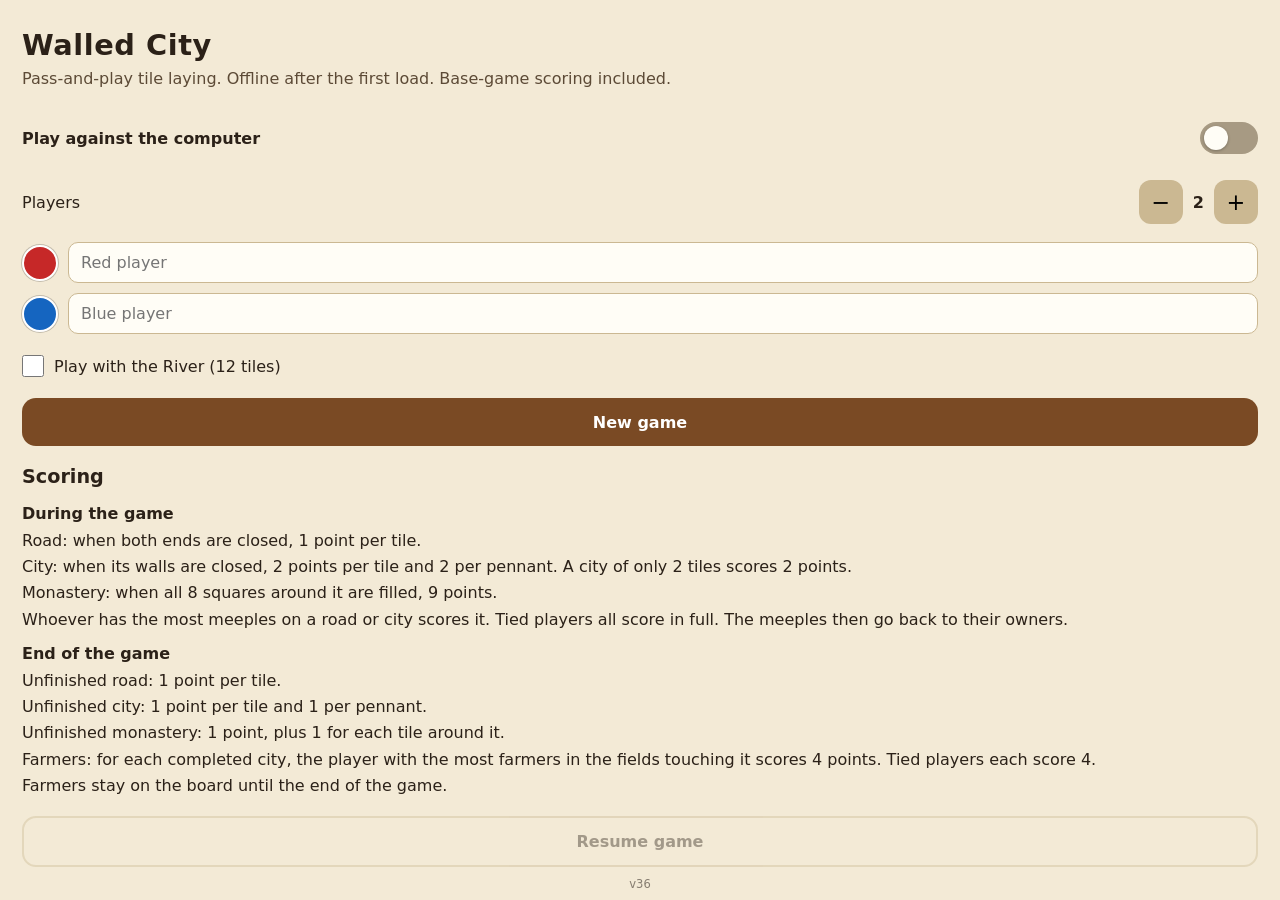
==== index.html @ 70df87a1 "tested bots" ====
<!DOCTYPE html>
<html lang="en">
<head>
  <meta charset="utf-8">
  <meta name="viewport" content="width=device-width, initial-scale=1, maximum-scale=1, user-scalable=no, viewport-fit=cover">
  <meta name="apple-mobile-web-app-capable" content="yes">
  <meta name="mobile-web-app-capable" content="yes">
  <meta name="apple-mobile-web-app-status-bar-style" content="black-translucent">
  <meta name="theme-color" content="#3e3226">
  <title>Walled City</title>
  <link rel="manifest" href="./manifest.json">
  <link rel="icon" href="./icon-192.png">
  <link rel="apple-touch-icon" href="./icon-192.png">
  <link rel="stylesheet" href="./styles.css">
</head>
<body>
  <div id="start-screen" class="screen active">
    <div class="hero">
      <h1>Walled City</h1>
      <p>Pass-and-play tile laying. Offline after the first load. Base-game scoring included.</p>
    </div>
    <div class="stack">
      <label class="setup-toggle" for="computer-mode-toggle">
        <span>Play against the computer</span>
        <span class="switch">
          <input type="checkbox" id="computer-mode-toggle" role="switch">
          <span class="switch-track" aria-hidden="true"></span>
        </span>
      </label>
      <label class="row" id="human-count-row">Players
        <span class="stepper">
          <button type="button" id="p-minus">−</button>
          <strong id="p-count">2</strong>
          <button type="button" id="p-plus">+</button>
        </span>
      </label>
      <div id="player-fields" class="players"></div>
      <section id="computer-opponents" class="opponents" hidden>
        <h2>Computer opponents</h2>
        <div id="computer-opponent-buttons" class="opponent-buttons"></div>
      </section>
      <label class="river-option">
        <input type="checkbox" id="river-option">
        <span>Play with the River (12 tiles)</span>
      </label>
      <button type="button" class="btn" id="btn-new">New game</button>
      <section class="scoring-rules" aria-labelledby="scoring-title">
        <h2 id="scoring-title">Scoring</h2>
        <h3>During the game</h3>
        <p>Road: when both ends are closed, 1 point per tile.</p>
        <p>City: when its walls are closed, 2 points per tile and 2 per pennant. A city of only <span id="small-city-tile-limit"></span> tiles scores <span id="small-city-points"></span> points.</p>
        <p>Monastery: when all 8 squares around it are filled, 9 points.</p>
        <p>Whoever has the most meeples on a road or city scores it. Tied players all score in full. The meeples then go back to their owners.</p>
        <h3>End of the game</h3>
        <p>Unfinished road: 1 point per tile.</p>
        <p>Unfinished city: 1 point per tile and 1 per pennant.</p>
        <p>Unfinished monastery: 1 point, plus 1 for each tile around it.</p>
        <p>Farmers: for each completed city, the player with the most farmers in the fields touching it scores <span id="farmer-points"></span> points. Tied players each score <span id="farmer-tied-points"></span>.</p>
        <p>Farmers stay on the board until the end of the game.</p>
        <p id="river-scoring-rule" hidden>River: the river never scores. Meeples can't stand on the river, but can go on everything else on a river tile.</p>
      </section>
      <button type="button" class="btn ghost" id="btn-resume" disabled>Resume game</button>
      <small id="app-version" class="app-version">v36</small>
    </div>
  </div>

  <div id="handoff-screen" class="screen">
    <button type="button" class="home-button handoff-home" id="btn-home-handoff">⌂ <span>Home</span></button>
    <div class="handoff" id="handoff-tap">
      <div id="handoff-dot" class="dot"></div>
      <h2 id="handoff-title">Your turn</h2>
      <p>Tap when you have the phone. The next tile stays hidden until then.</p>
      <section class="score-panel">
        <h3>Scores</h3>
        <div id="handoff-scoreboard" class="scoreboard"></div>
      </section>
      <section class="turn-log">
        <h3>Last turn</h3>
        <div id="handoff-log" aria-live="polite"></div>
      </section>
      <button type="button" class="btn ghost" id="btn-handoff-undo" hidden>Undo last turn</button>
    </div>
  </div>

  <div id="play-screen" class="screen">
    <div class="board-wrap">
      <canvas id="board"></canvas>
      <div class="zoom-btns">
        <button type="button" id="zoom-in">+</button>
        <button type="button" id="zoom-out">−</button>
        <button type="button" id="zoom-fit">⌂</button>
      </div>
    </div>
    <div class="hud">
      <div class="hud-top">
        <div id="turn-label"></div>
        <div class="hud-top-actions">
          <div id="tiles-left"></div>
          <button type="button" class="home-button" id="btn-home">⌂ <span>Home</span></button>
        </div>
      </div>
      <div id="play-scoreboard" class="scoreboard compact"></div>
      <div class="meeple-row" id="meeple-row"></div>
      <div class="hint" id="hint"></div>
      <div class="controls">
        <canvas id="preview" width="144" height="144"></canvas>
        <button type="button" class="btn warn" id="btn-rotate">Rotate</button>
        <button type="button" class="btn ghost" id="btn-undo">Undo</button>
      </div>
      <button type="button" class="btn ok" id="btn-confirm" disabled>Confirm</button>
      <button type="button" class="btn ghost" id="btn-back-results" hidden>Back to results</button>
    </div>
  </div>

  <div id="end-screen" class="screen">
    <div class="banner">
      <h1>No tiles left</h1>
      <p id="end-summary"></p>
    </div>
    <section class="score-panel end-scores">
      <h2>Final scores</h2>
      <p class="score-note">Roads, cities, monasteries, and farms show end-game points. Total includes points scored during play.</p>
      <div id="end-scoreboard" class="scoreboard"></div>
    </section>
    <section class="turn-log end-log">
      <h3>Final scoring</h3>
      <div id="end-log" aria-live="polite"></div>
    </section>
    <div class="stack">
      <button type="button" class="btn ghost" id="btn-end-undo" hidden>Undo last turn</button>
      <button type="button" class="btn" id="btn-view-board">View board</button>
      <button type="button" class="btn ghost" id="btn-home-end">⌂ Home</button>
    </div>
  </div>

  <dialog id="new-game-dialog" class="confirm-dialog" aria-labelledby="new-game-title">
    <h2 id="new-game-title">Start a new game?</h2>
    <p>Your saved game will be lost.</p>
    <div class="dialog-actions">
      <button type="button" class="btn ghost" id="btn-new-cancel">Cancel</button>
      <button type="button" class="btn" id="btn-new-start">Start</button>
    </div>
  </dialog>

  <button type="button" id="update-notice" class="update-notice" hidden>
    New version, tap to reload
  </button>
  <script src="./tiles.js"></script>
  <script src="./game.js"></script>
  <script src="./bot.js"></script>
  <script src="./render.js"></script>
  <script src="./app.js"></script>
</body>
</html>
---- styles.css ----
/*
 * styles.css — Phone portrait layout, big tap targets, no external fonts.
 */

:root {
  --ink: #2b2118;
  --paper: #f3ead6;
  --panel: #efe4c9;
  --line: #cbb892;
  --accent: #7a4a24;
  --ok: #2e7d32;
  --danger: #b71c1c;
}

* { box-sizing: border-box; -webkit-tap-highlight-color: transparent; }

html, body {
  margin: 0;
  padding: 0;
  height: 100%;
  background: #3e3226;
  color: var(--ink);
  font-family: system-ui, -apple-system, Segoe UI, sans-serif;
  user-select: none;
  overflow: hidden;
}

button, input { font: inherit; }

.screen {
  display: none;
  flex-direction: column;
  height: 100%;
  height: 100dvh;
  background: var(--paper);
}

.screen.active { display: flex; }

#start-screen { overflow-y: auto; }

.hero {
  padding: 28px 22px 12px;
}

.hero h1 {
  margin: 0 0 6px;
  font-size: 1.8rem;
  letter-spacing: 0.02em;
}

.hero p {
  margin: 0;
  color: #5c4a36;
  line-height: 1.4;
}

.stack {
  padding: 12px 22px 24px;
  display: flex;
  flex-direction: column;
  gap: 10px;
}

.scoring-rules {
  padding: 4px 0;
  line-height: 1.4;
}

.scoring-rules h2 {
  margin: 4px 0 8px;
  font-size: 1.2rem;
}

.scoring-rules h3 {
  margin: 12px 0 4px;
  font-size: 1rem;
}

.scoring-rules p {
  margin: 4px 0;
}

.btn {
  appearance: none;
  border: 0;
  border-radius: 14px;
  padding: 14px 16px;
  min-height: 48px;
  background: var(--accent);
  color: #fff;
  font-weight: 650;
}

.btn:disabled { opacity: 0.4; }

.btn.ghost {
  background: transparent;
  color: var(--ink);
  border: 2px solid var(--line);
}

.btn.ok { background: var(--ok); }
.btn.warn { background: #6d5a3c; }

label.row {
  display: flex;
  align-items: center;
  justify-content: space-between;
  gap: 12px;
  padding: 8px 0;
}

label.row[hidden] { display: none; }

input[type="text"] {
  width: 100%;
  padding: 10px 12px;
  border-radius: 10px;
  border: 1px solid var(--line);
  background: #fffdf6;
}

.stepper {
  display: flex;
  align-items: center;
  gap: 10px;
}

.stepper button {
  width: 44px;
  height: 44px;
  border-radius: 12px;
  border: 0;
  background: var(--line);
  font-size: 1.4rem;
}

.players { display: flex; flex-direction: column; gap: 10px; }

.setup-toggle {
  display: flex;
  min-height: 48px;
  align-items: center;
  justify-content: space-between;
  gap: 12px;
  padding: 2px 0;
  font-weight: 650;
}

.switch {
  position: relative;
  display: inline-flex;
  width: 58px;
  height: 44px;
  flex: 0 0 auto;
  align-items: center;
}

.switch input {
  position: absolute;
  z-index: 1;
  inset: 0;
  width: 100%;
  height: 100%;
  margin: 0;
  opacity: 0;
  cursor: pointer;
}

.switch-track {
  width: 58px;
  height: 32px;
  border-radius: 999px;
  background: #a79a83;
  transition: background 120ms ease;
}

.switch-track::after {
  position: absolute;
  top: 10px;
  left: 4px;
  width: 24px;
  height: 24px;
  border-radius: 50%;
  background: #fffdf6;
  box-shadow: 0 1px 3px rgba(0,0,0,0.28);
  content: "";
  transition: transform 120ms ease;
}

.switch input:checked + .switch-track { background: var(--ok); }
.switch input:checked + .switch-track::after { transform: translateX(26px); }
.switch input:focus-visible + .switch-track { outline: 3px solid var(--accent); outline-offset: 2px; }

.opponents h2 {
  margin: 0 0 8px;
  font-size: 1rem;
}

.opponent-buttons {
  display: grid;
  grid-template-columns: repeat(4, minmax(0, 1fr));
  gap: 8px;
}

.opponent-count {
  min-width: 44px;
  min-height: 44px;
  border: 1px solid var(--line);
  border-radius: 10px;
  background: #fffdf6;
  color: var(--ink);
  font-weight: 650;
}

.opponent-count.selected {
  border-color: var(--accent);
  background: var(--accent);
  color: #fff;
}

.river-option {
  display: flex;
  align-items: center;
  gap: 10px;
  min-height: 44px;
}

.river-option input {
  width: 22px;
  height: 22px;
  margin: 0;
  accent-color: var(--accent);
}

.player-row {
  display: grid;
  grid-template-columns: 36px minmax(0, 1fr);
  gap: 10px;
  align-items: center;
}

.swatch {
  width: 36px;
  height: 36px;
  border-radius: 50%;
  border: 2px solid #fff;
  box-shadow: 0 0 0 1px rgba(0,0,0,0.2);
}

.handoff {
  flex: 1;
  display: flex;
  flex-direction: column;
  align-items: center;
  justify-content: center;
  padding: 32px 24px;
  text-align: center;
  gap: 16px;
  overflow-y: auto;
}

.handoff h2 { font-size: 2rem; margin: 0; }
.dot {
  width: 28px;
  height: 28px;
  border-radius: 50%;
  display: inline-block;
  vertical-align: middle;
  margin-right: 8px;
}

#play-screen { background: #c8b48a; }
#end-screen { overflow-y: auto; }

.hud {
  flex: 0 0 auto;
  background: var(--panel);
  padding: 8px 10px calc(10px + env(safe-area-inset-bottom));
  display: flex;
  flex-direction: column;
  gap: 8px;
  box-shadow: 0 -8px 18px rgba(0,0,0,0.12);
}

.hud-top {
  display: flex;
  align-items: center;
  justify-content: space-between;
  gap: 8px;
  font-size: 0.92rem;
}

#turn-label {
  min-width: 0;
  overflow: hidden;
  text-overflow: ellipsis;
  white-space: nowrap;
}

.hud-top-actions {
  display: flex;
  flex: 0 0 auto;
  align-items: center;
  gap: 8px;
}

.home-button {
  min-width: 76px;
  min-height: 44px;
  padding: 6px 9px;
  border: 1px solid var(--line);
  border-radius: 10px;
  background: rgba(255,255,255,0.55);
  color: var(--ink);
  font-weight: 650;
  white-space: nowrap;
}

.handoff-home {
  position: absolute;
  z-index: 1;
  top: max(10px, env(safe-area-inset-top));
  right: 12px;
}

.confirm-dialog {
  width: min(calc(100% - 32px), 360px);
  padding: 22px;
  border: 1px solid var(--line);
  border-radius: 16px;
  background: var(--paper);
  color: var(--ink);
  box-shadow: 0 12px 40px rgba(0,0,0,0.3);
}

.confirm-dialog::backdrop { background: rgba(0,0,0,0.45); }
.confirm-dialog h2 { margin: 0 0 8px; font-size: 1.25rem; }
.confirm-dialog p { margin: 0 0 18px; }
.dialog-actions { display: flex; justify-content: flex-end; gap: 10px; }
.dialog-actions .btn { min-height: 44px; padding: 8px 14px; }

.app-version {
  align-self: center;
  color: #867d70;
  font-size: 0.72rem;
}

.meeple-row {
  display: flex;
  gap: 8px;
  flex-wrap: wrap;
}

.meeple-chip {
  display: flex;
  align-items: center;
  gap: 5px;
  padding: 2px 8px 2px 4px;
  border-radius: 999px;
  background: rgba(255,255,255,0.45);
  font-size: 0.8rem;
}

.meeple-chip.turn { outline: 2px solid var(--ink); }

.score-panel, .turn-log {
  width: min(100%, 440px);
  text-align: left;
  background: rgba(255,255,255,0.42);
  border: 1px solid var(--line);
  border-radius: 12px;
  padding: 10px 12px;
}

.score-panel h2, .score-panel h3, .turn-log h3 {
  margin: 0 0 8px;
  font-size: 0.95rem;
}

.scoreboard {
  display: grid;
  grid-template-columns: repeat(auto-fit, minmax(130px, 1fr));
  gap: 6px;
}

.scoreboard.compact {
  grid-template-columns: repeat(auto-fit, minmax(100px, 1fr));
}

.score-row {
  min-width: 0;
  display: flex;
  align-items: center;
  gap: 6px;
  padding: 5px 8px;
  border-radius: 8px;
  background: rgba(255,255,255,0.55);
  font-size: 0.85rem;
}

.score-row:not(.final-score-row) {
  border: 2px solid transparent;
}

.score-row:not(.final-score-row)::before {
  flex: 0 0 0.75em;
  visibility: hidden;
  content: "▶";
  font-size: 0.62rem;
  line-height: 1;
}

.score-row.current-player {
  border-color: var(--player-color);
  background: rgba(255,255,255,0.92);
  box-shadow: inset 0 0 0 2px var(--ink);
}

.score-row.current-player::before { visibility: visible; }
.score-row.current-player .score-name { font-weight: 750; }

.score-row.current-player-pulsing {
  animation: current-player-pulse 1.8s ease-in-out infinite;
}

@keyframes current-player-pulse {
  0%, 100% { box-shadow: inset 0 0 0 2px var(--ink); }
  50% { box-shadow: inset 0 0 0 3px var(--player-color), inset 0 0 0 5px var(--ink); }
}

@media (prefers-reduced-motion: reduce) {
  .score-row.current-player-pulsing { animation: none; }
}

.score-row.winner { outline: 2px solid var(--accent); }
.score-dot { width: 14px; height: 14px; flex: 0 0 auto; border-radius: 50%; }
.score-name { flex: 1; overflow: hidden; text-overflow: ellipsis; white-space: nowrap; }
.score-row strong { font-size: 1rem; }

.score-note { margin: 0 0 8px; font-size: 0.8rem; }
.final-scoreboard { display: grid; grid-template-columns: 1fr; }
.final-score-header, .final-score-row {
  display: grid;
  grid-template-columns: minmax(0, 1.35fr) repeat(5, minmax(0, 1fr));
  align-items: center;
  gap: 8px;
}
.final-score-header { padding: 0 8px 4px; font-size: 0.68rem; font-weight: 700; }
.final-score-row { margin-bottom: 4px; }
.final-player { min-width: 0; display: flex; align-items: center; gap: 6px; }
.final-score-row .score-name { min-width: 0; }
.final-score-header span:not(:first-child), .final-score-row strong { text-align: center; }

.turn-log { max-height: 34vh; overflow-y: auto; }
.turn-log p { margin: 4px 0; font-size: 0.84rem; line-height: 1.35; }

.end-scores, .end-log {
  align-self: center;
  margin: 8px 18px;
}
.end-scores { width: calc(100% - 24px); margin: 8px 12px; }

#play-screen.read-only .meeple-row,
#play-screen.read-only .hint,
#play-screen.read-only .controls,
#play-screen.read-only #btn-nomeeple { display: none; }
#play-screen.read-only .hud { padding-top: 12px; }

.board-wrap {
  flex: 1;
  position: relative;
  overflow: hidden;
  touch-action: none;
}

#board {
  width: 100%;
  height: 100%;
  display: block;
}

.zoom-btns {
  position: absolute;
  right: 10px;
  top: 10px;
  display: flex;
  flex-direction: column;
  gap: 6px;
}

.zoom-btns button {
  width: 42px;
  height: 42px;
  border-radius: 10px;
  border: 0;
  background: rgba(43,33,24,0.75);
  color: #fff;
  font-size: 1.2rem;
}

.controls {
  display: grid;
  grid-template-columns: 60px repeat(2, minmax(0, 1fr));
  gap: 6px;
  align-items: center;
}

#preview {
  width: 60px;
  height: 60px;
  border-radius: 10px;
  background: #6aa63a;
  display: block;
}

.controls .btn {
  min-width: 44px;
  min-height: 48px;
  padding: 8px 4px;
  font-size: 0.88rem;
}

.hint {
  text-align: center;
  font-size: 0.85rem;
  color: #5c4a36;
  min-height: 1.2em;
}

.banner {
  padding: 16px 18px 8px;
}

.update-notice {
  position: fixed;
  z-index: 10;
  left: 50%;
  bottom: calc(12px + env(safe-area-inset-bottom));
  transform: translateX(-50%);
  max-width: calc(100% - 24px);
  padding: 10px 14px;
  border: 0;
  border-radius: 999px;
  background: var(--ink);
  color: #fff;
  box-shadow: 0 2px 8px rgba(0,0,0,0.28);
  font-weight: 650;
  white-space: nowrap;
}
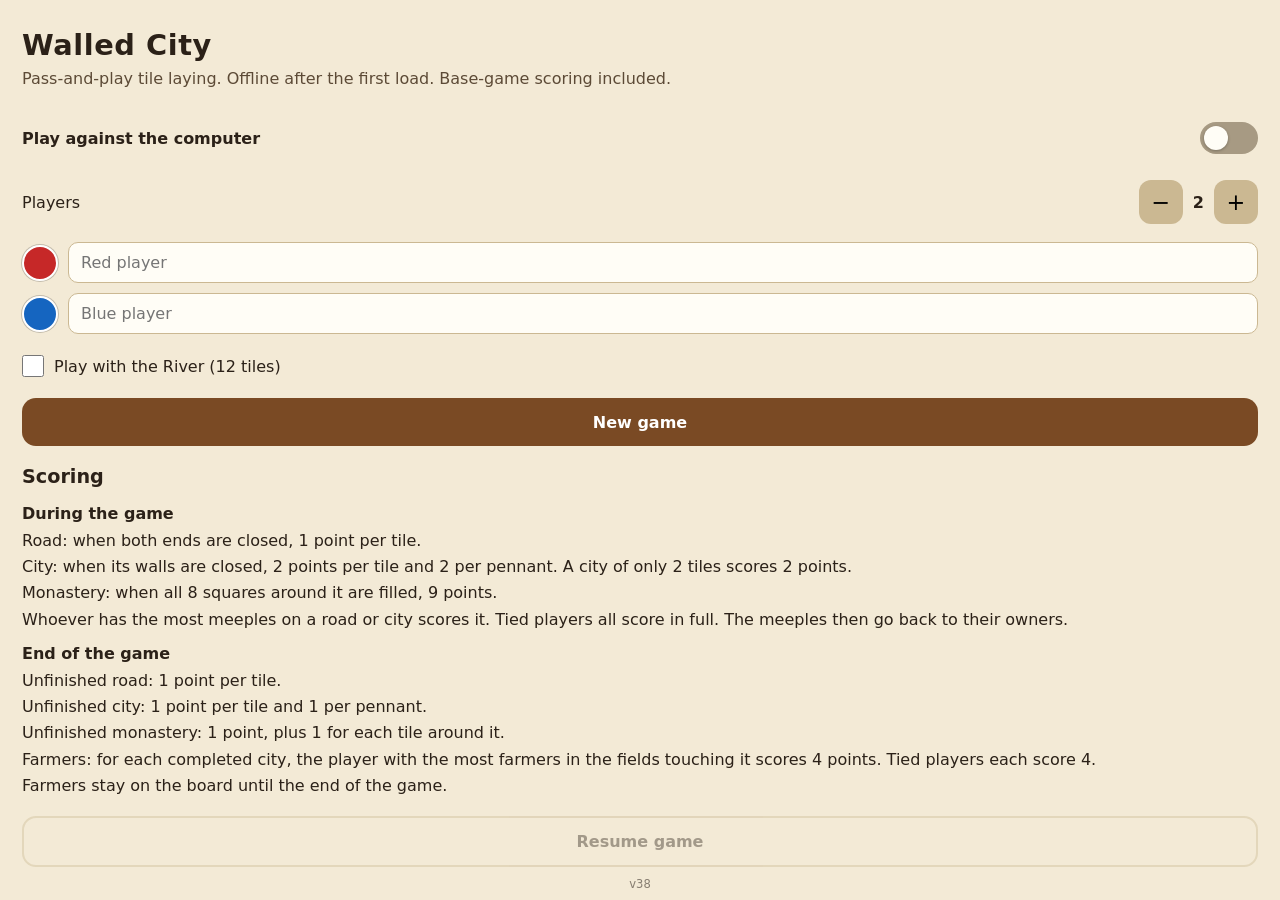
==== commit ed138d46: "step 60" ====
--- a/index.html
+++ b/index.html
@@ -60,7 +60,7 @@
         <p id="river-scoring-rule" hidden>River: the river never scores. Meeples can't stand on the river, but can go on everything else on a river tile.</p>
       </section>
       <button type="button" class="btn ghost" id="btn-resume" disabled>Resume game</button>
-      <small id="app-version" class="app-version">v36</small>
+      <small id="app-version" class="app-version">v38</small>
     </div>
   </div>
 
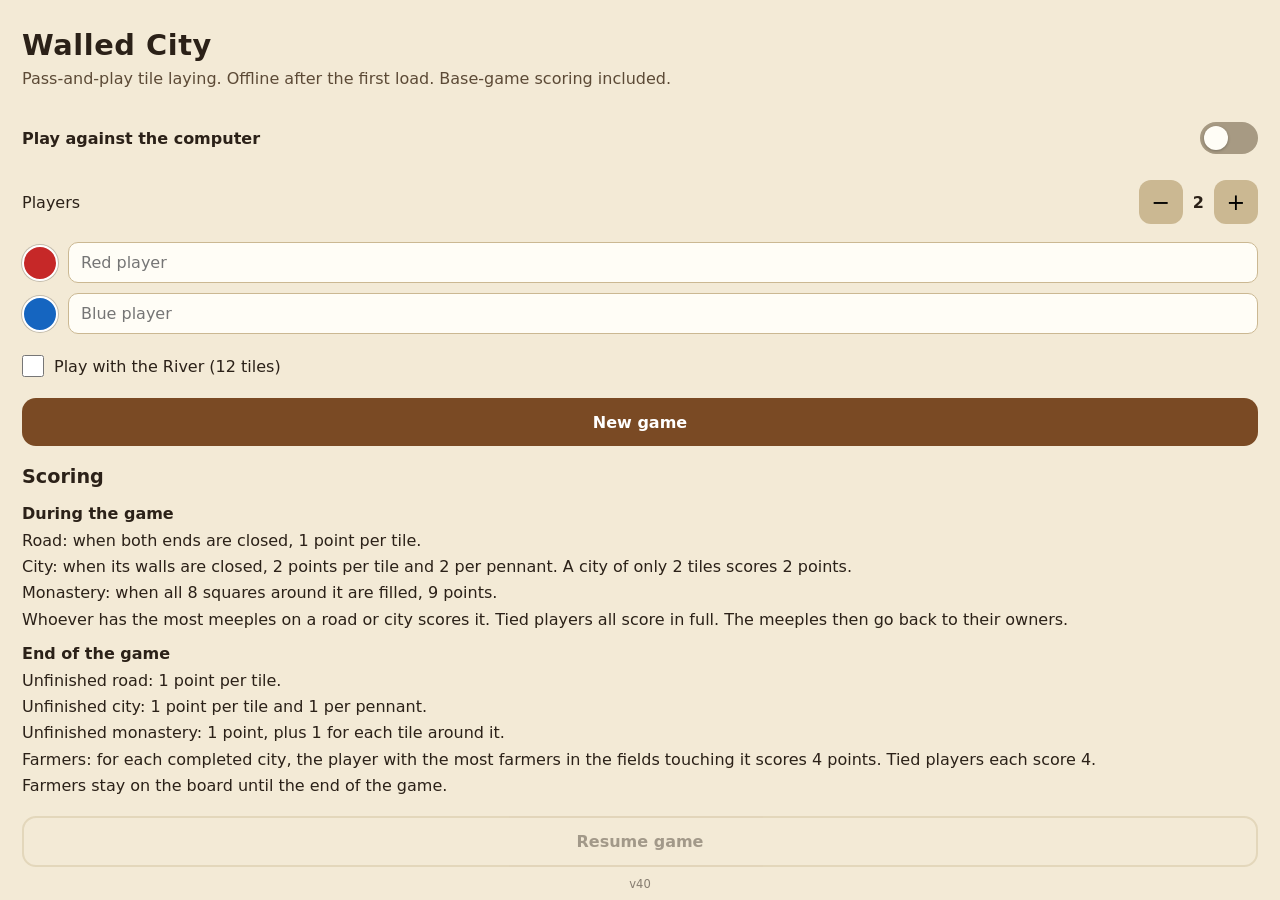
==== commit 786c940d: "step 61" ====
--- a/index.html
+++ b/index.html
@@ -60,7 +60,7 @@
         <p id="river-scoring-rule" hidden>River: the river never scores. Meeples can't stand on the river, but can go on everything else on a river tile.</p>
       </section>
       <button type="button" class="btn ghost" id="btn-resume" disabled>Resume game</button>
-      <small id="app-version" class="app-version">v38</small>
+      <small id="app-version" class="app-version">v40</small>
     </div>
   </div>
 
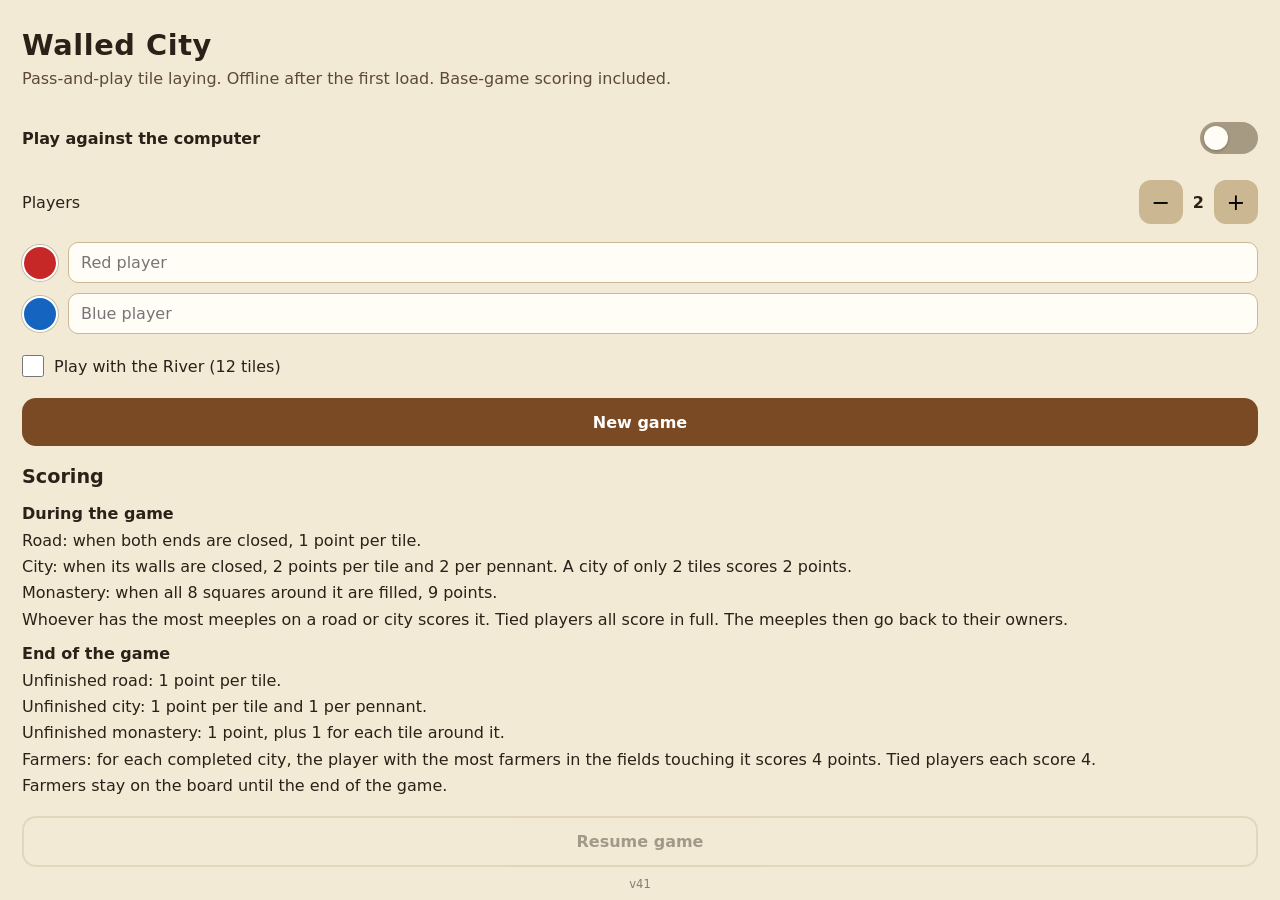
==== commit c19bffeb: "upgrade bots" ====
--- a/index.html
+++ b/index.html
@@ -60,7 +60,7 @@
         <p id="river-scoring-rule" hidden>River: the river never scores. Meeples can't stand on the river, but can go on everything else on a river tile.</p>
       </section>
       <button type="button" class="btn ghost" id="btn-resume" disabled>Resume game</button>
-      <small id="app-version" class="app-version">v40</small>
+      <small id="app-version" class="app-version">v41</small>
     </div>
   </div>
 
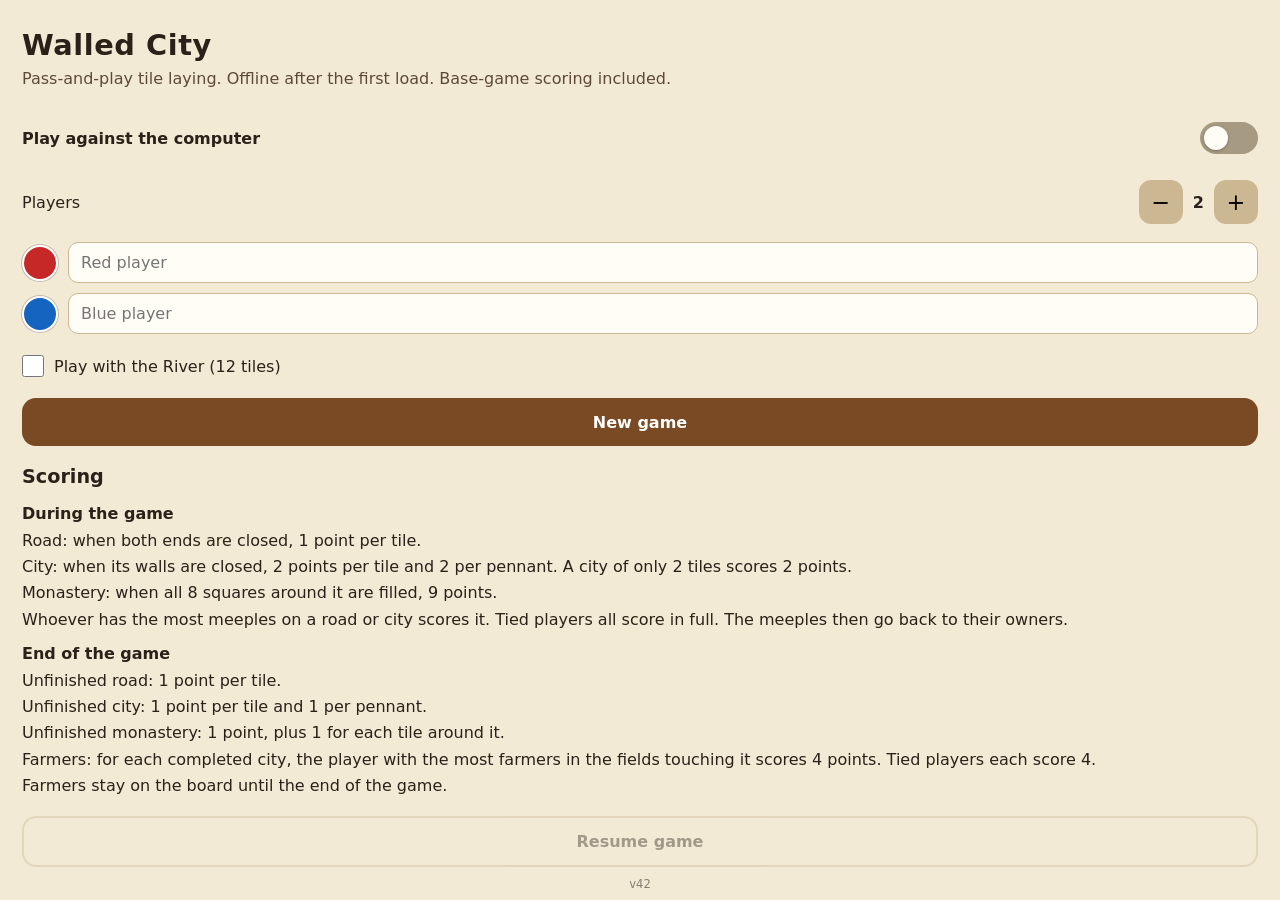
==== commit 2657235f: "upgrade defence attack bots" ====
--- a/index.html
+++ b/index.html
@@ -60,7 +60,7 @@
         <p id="river-scoring-rule" hidden>River: the river never scores. Meeples can't stand on the river, but can go on everything else on a river tile.</p>
       </section>
       <button type="button" class="btn ghost" id="btn-resume" disabled>Resume game</button>
-      <small id="app-version" class="app-version">v41</small>
+      <small id="app-version" class="app-version">v42</small>
     </div>
   </div>
 
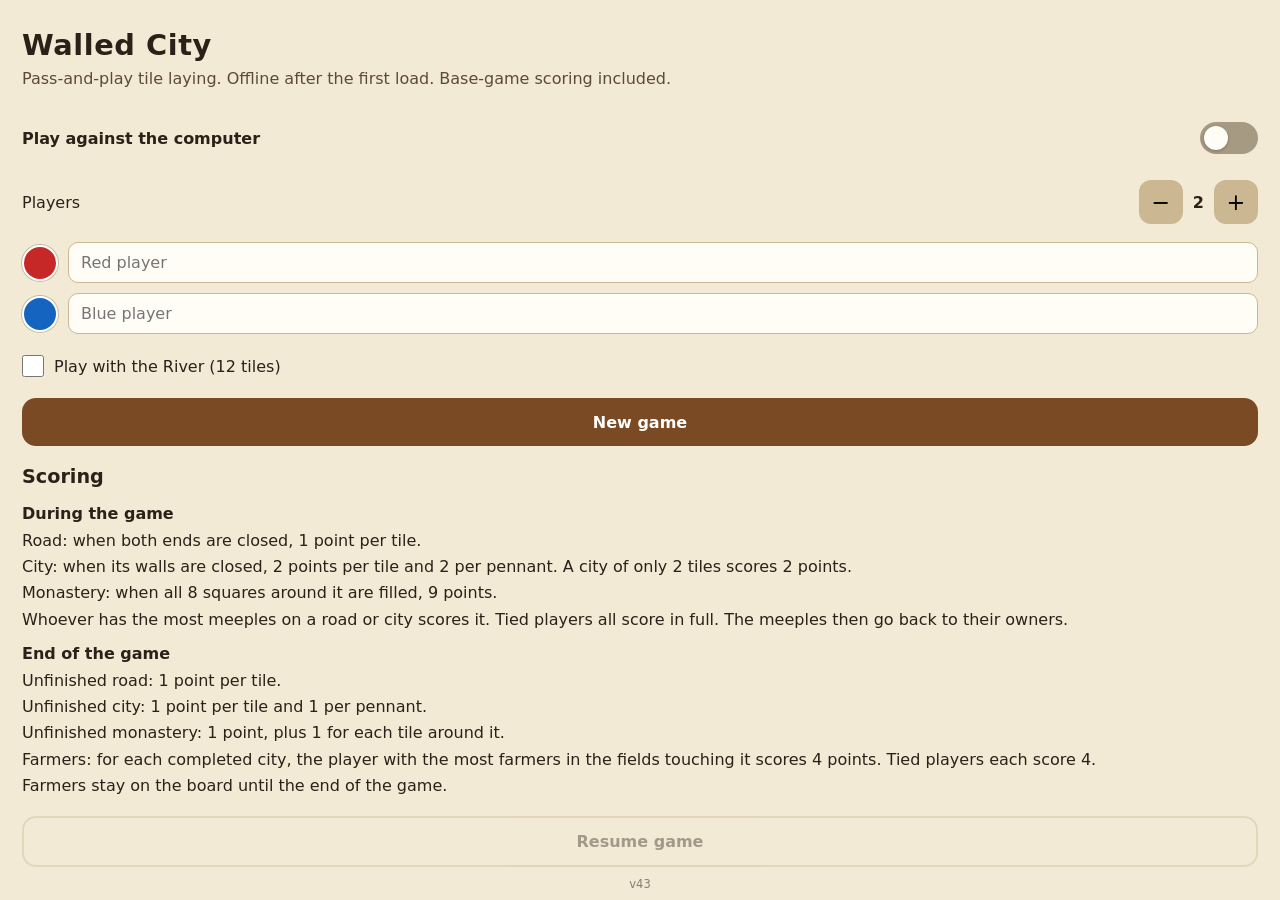
==== commit 061d5281: "meeple scarcity update" ====
--- a/index.html
+++ b/index.html
@@ -60,7 +60,7 @@
         <p id="river-scoring-rule" hidden>River: the river never scores. Meeples can't stand on the river, but can go on everything else on a river tile.</p>
       </section>
       <button type="button" class="btn ghost" id="btn-resume" disabled>Resume game</button>
-      <small id="app-version" class="app-version">v42</small>
+      <small id="app-version" class="app-version">v43</small>
     </div>
   </div>
 
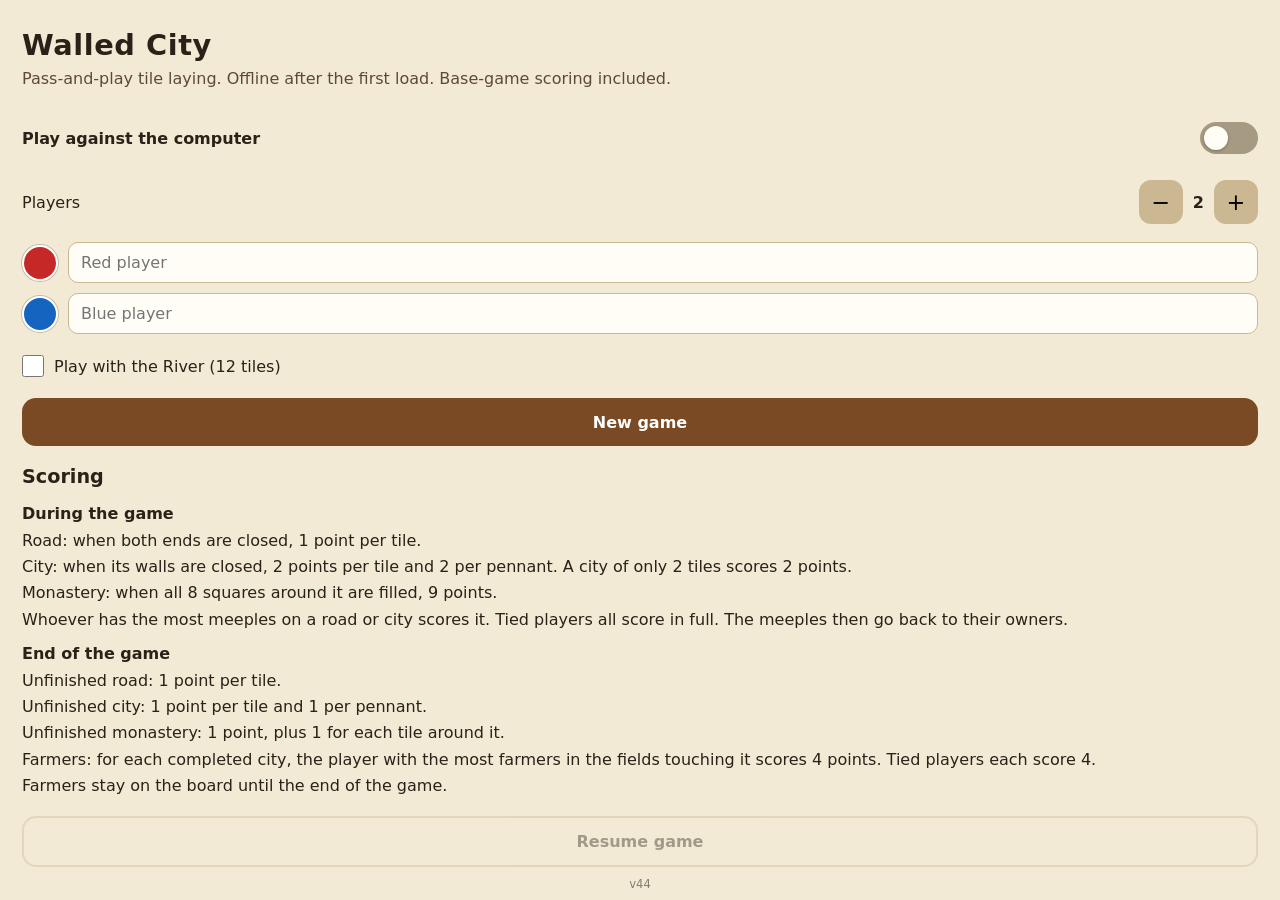
==== commit 4c3d47c9: "scarcity update 2" ====
--- a/index.html
+++ b/index.html
@@ -60,7 +60,7 @@
         <p id="river-scoring-rule" hidden>River: the river never scores. Meeples can't stand on the river, but can go on everything else on a river tile.</p>
       </section>
       <button type="button" class="btn ghost" id="btn-resume" disabled>Resume game</button>
-      <small id="app-version" class="app-version">v43</small>
+      <small id="app-version" class="app-version">v44</small>
     </div>
   </div>
 
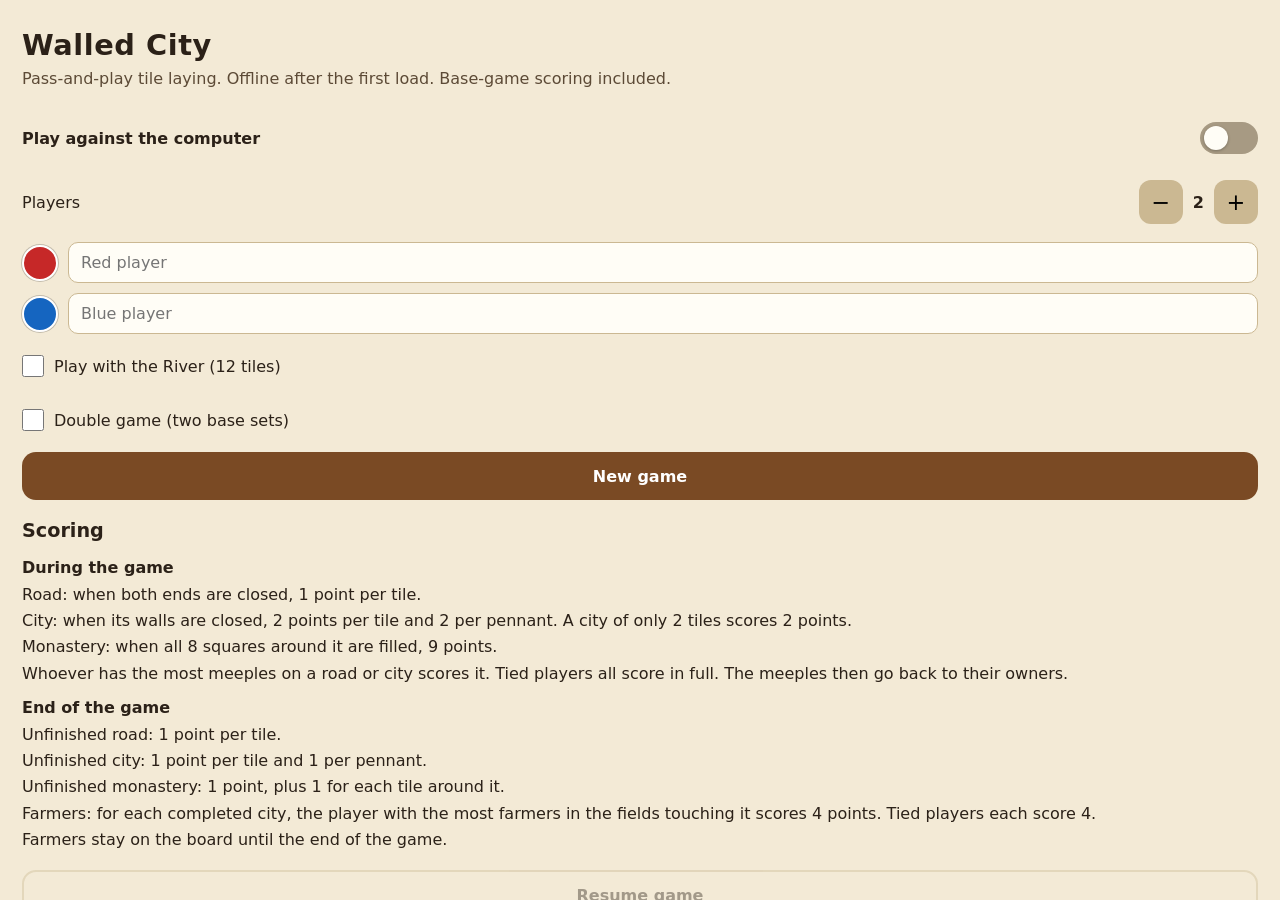
==== commit 4e87b690: "1st double game save" ====
--- a/index.html
+++ b/index.html
@@ -43,6 +43,10 @@
         <input type="checkbox" id="river-option">
         <span>Play with the River (12 tiles)</span>
       </label>
+      <label class="river-option">
+        <input type="checkbox" id="double-game-option">
+        <span>Double game (two base sets)</span>
+      </label>
       <button type="button" class="btn" id="btn-new">New game</button>
       <section class="scoring-rules" aria-labelledby="scoring-title">
         <h2 id="scoring-title">Scoring</h2>
@@ -60,7 +64,7 @@
         <p id="river-scoring-rule" hidden>River: the river never scores. Meeples can't stand on the river, but can go on everything else on a river tile.</p>
       </section>
       <button type="button" class="btn ghost" id="btn-resume" disabled>Resume game</button>
-      <small id="app-version" class="app-version">v44</small>
+      <small id="app-version" class="app-version">v46</small>
     </div>
   </div>
 
@@ -69,6 +73,7 @@
     <div class="handoff" id="handoff-tap">
       <div id="handoff-dot" class="dot"></div>
       <h2 id="handoff-title">Your turn</h2>
+      <p id="handoff-banner" class="double-banner" hidden></p>
       <p>Tap when you have the phone. The next tile stays hidden until then.</p>
       <section class="score-panel">
         <h3>Scores</h3>
@@ -99,6 +104,7 @@
           <button type="button" class="home-button" id="btn-home">⌂ <span>Home</span></button>
         </div>
       </div>
+      <div id="double-banner" class="double-banner" hidden></div>
       <div id="play-scoreboard" class="scoreboard compact"></div>
       <div class="meeple-row" id="meeple-row"></div>
       <div class="hint" id="hint"></div>
--- a/styles.css
+++ b/styles.css
@@ -54,6 +54,18 @@
   color: #5c4a36;
   line-height: 1.4;
 }
+
+.double-banner {
+  padding: 6px 10px;
+  border: 1px solid var(--accent);
+  border-radius: 10px;
+  background: #fff7e6;
+  color: var(--accent);
+  font-weight: 700;
+  text-align: center;
+}
+
+.double-banner[hidden] { display: none; }
 
 .stack {
   padding: 12px 22px 24px;
